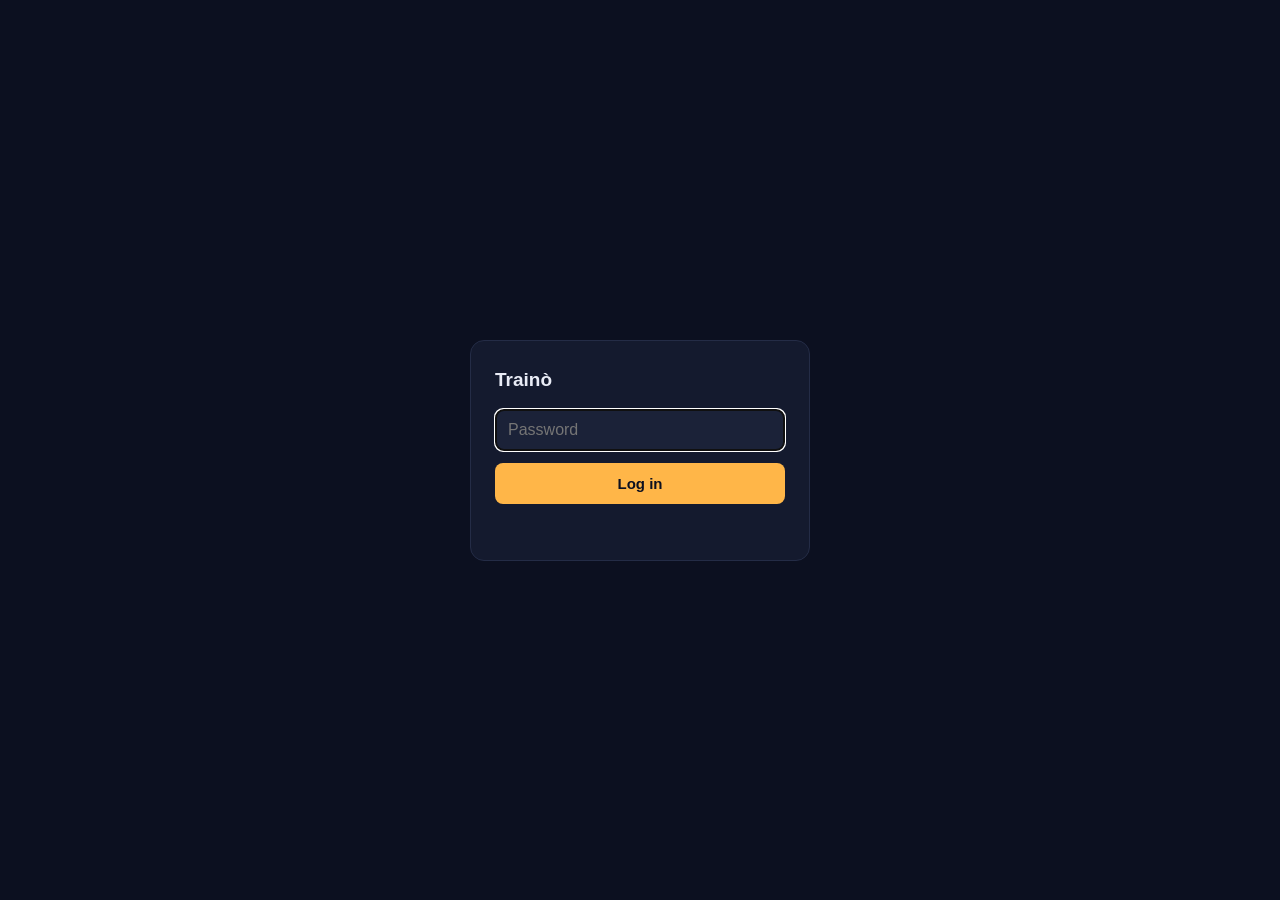
==== web/guide.html @ 000892a1 "Add a Guide page with the weekly routine; fix stale 'Saturday-night run' text Co-Authored-By: Claude" ====
<!DOCTYPE html>
<html lang="en">
<head>
<meta charset="utf-8">
<meta name="viewport" content="width=device-width, initial-scale=1">
<title>Trainò — Guide</title>
<link rel="icon" href="data:image/svg+xml,%3Csvg xmlns='http://www.w3.org/2000/svg' viewBox='0 0 100 100'%3E%3Ctext y='.9em' font-size='90'%3E💸%3C/text%3E%3C/svg%3E">
<link href="https://fonts.googleapis.com/css2?family=Bricolage+Grotesque:wght@700;800&family=Archivo:wght@400;500;600;700&display=swap" rel="stylesheet">
<style>
:root{--bg:#0c1020;--panel:#141a2e;--panel-2:#1b2238;--line:#242c46;--line-2:#323c5c;
  --fg:#e9ecf6;--fg-2:#9aa4c4;--fg-3:#6b7599;--you:#ffb648;--you-dim:#3d2f14;
  --field:#8190ff;--field-dim:#20264a;--ok:#4fc79a;--out:#e2635a}
*{box-sizing:border-box}
body{margin:0;background:var(--bg);color:var(--fg);font-family:Archivo,Arial,sans-serif;font-size:14px;line-height:1.55}
.wrap{max-width:720px;margin:0 auto;padding:24px 18px}
.app{background:var(--panel);border:1px solid var(--line);border-radius:14px;padding:24px}
h1,h2{font-family:"Bricolage Grotesque",sans-serif;font-weight:800}
h1{font-size:26px;margin:0 0 6px}
h2{font-size:17px;margin:28px 0 8px}
.sub{color:var(--fg-2);margin:0 0 6px}
.pagenav{display:flex;gap:6px;margin-bottom:18px;flex-wrap:wrap}
.navbtn{background:var(--panel-2);border:1px solid var(--line);color:var(--fg-2);text-decoration:none;
  font-size:12.5px;font-weight:600;padding:7px 12px;border-radius:8px}
.navbtn:hover{border-color:var(--you);color:var(--you)}
.navbtn.active{background:var(--you-dim);border-color:var(--you);color:var(--you)}
.steps{list-style:none;margin:0;padding:0}
.steps li{display:grid;grid-template-columns:76px 1fr;gap:12px;padding:12px 0;border-top:1px solid var(--line)}
.steps li:first-child{border-top:none}
.when{font-weight:700;color:var(--you);font-size:13px}
.steps b{color:var(--fg)}
.steps .who{display:inline-block;margin-left:6px;font-size:11px;font-weight:700;padding:1px 8px;border-radius:99px;background:var(--field-dim);color:var(--field)}
.steps p{margin:3px 0 0;color:var(--fg-2)}
.card{background:var(--panel-2);border:1px solid var(--line);border-radius:11px;padding:14px 16px;margin-top:10px}
.card b{display:block;margin-bottom:2px}
.card p{margin:0;color:var(--fg-2)}
.card a{color:var(--you)}
ul.plain{margin:6px 0 0;padding-left:20px;color:var(--fg-2)}
ul.plain li{margin:4px 0}
@media (max-width:520px){.wrap{padding:12px 10px}.app{padding:16px}.steps li{grid-template-columns:1fr;gap:2px}}
</style>
</head>
<body>
<div class="wrap">
  <div class="app">
    <nav class="pagenav">
      <a class="navbtn" href="index.html">Board</a>
      <a class="navbtn" href="picks.html">Picks</a>
      <a class="navbtn" href="ownership.html">Ownership</a>
      <a class="navbtn" href="results.html">Results</a>
      <a class="navbtn" href="update.html">This week's numbers</a>
      <a class="navbtn active" href="guide.html">Guide</a>
    </nav>

    <h1>How this works</h1>
    <p class="sub">The model suggests which team to pick for each of your entries each week. This app shows the plan and keeps track of what you've actually picked, so next week's plan knows which teams are already used.</p>

    <h2>The weekly routine</h2>
    <ol class="steps">
      <li><span class="when">Mon night</span><div><b>Games finish.</b><p>Last week's results are final once Monday's game is done.</p></div></li>
      <li><span class="when">Tuesday</span><div>
        <b>Mark last week's results <span class="who">Results page</span></b>
        <p>Set each pick to Won or Lost. A lost pick knocks that entry out, and the model stops planning for it.</p>
        <b style="margin-top:10px">Update the numbers <span class="who">This week's numbers</span></b>
        <p>Set the new week, the entries still alive in the pool (from Splash), and the pot. The model reads these when it runs.</p>
        <b style="margin-top:10px">Paste the league percentages <span class="who">Ownership page</span></b>
        <p>Paste from Splash's Stats tab. For now this only shows on the Board. The model doesn't use it yet.</p>
      </div></li>
      <li><span class="when">Wed noon ET</span><div><b>The model runs by itself.</b><p>It takes a minute or two. Refresh the Board afterwards for the new plan and expected payout. It runs before Thursday night's game so a Thursday pick is possible. It's 11am ET after daylight saving ends on Nov 1.</p></div></li>
      <li><span class="when">Wed–Sun</span><div><b>Enter your picks on Splash, then record them <span class="who">Picks page</span></b>
        <p>Type each pick and tick "on Splash" once it's entered. Saving here is what tells next week's run which teams you've used. A pick you save is never overwritten by the model.</p></div></li>
      <li><span class="when">Before games</span><div><b>Want fresher odds?</b><p>The Wednesday plan uses Wednesday's odds. To refresh it closer to kickoff, ask whoever manages Render to click “Trigger Run” on the weekly job.</p></div></li>
    </ol>

    <h2>What each page does</h2>
    <div class="card"><b>Board</b><p>The model's recommended picks, grouped by team, with its expected payout. Open “Entered vs. the model” to compare with what's actually entered.</p></div>
    <div class="card"><b>Picks</b><p>Enter or change each entry's pick for this week, and mark when it's on Splash.</p></div>
    <div class="card"><b>Ownership</b><p>Paste the league's pick percentages from Splash's Stats tab.</p></div>
    <div class="card"><b>Results</b><p>Mark each past pick Won or Lost. Entries with a loss show as “Out.”</p></div>
    <div class="card"><b>This week's numbers</b><p>The current week, the entries still alive, and the pot. The model uses these.</p></div>

    <h2>Good to know</h2>
    <ul class="plain">
      <li><b>The model's picks are suggestions.</b> You can enter something different. The Board shows how many entered picks differ.</li>
      <li><b>If you forget to save a pick,</b> the model's suggestion is saved for you as that entry's pick when it runs, so teams you've used don't get forgotten. Check the Picks page if you went a different way.</li>
      <li><b>A tie counts as a loss.</b></li>
      <li><b>The first page load can be slow</b> (up to about 30 seconds) if nobody has used the app for a while.</li>
      <li><b>If the Board says “no model recommendation yet,”</b> the weekly run hasn't happened for the current week. Check that the week on “This week's numbers” is right.</li>
      <li><b>Login:</b> one shared password for everyone. Ask Jaclyn if you've lost it.</li>
    </ul>
  </div>
</div>
<script src="auth.js"></script>
<script>requireAuthOrRedirect();</script>
</body>
</html>
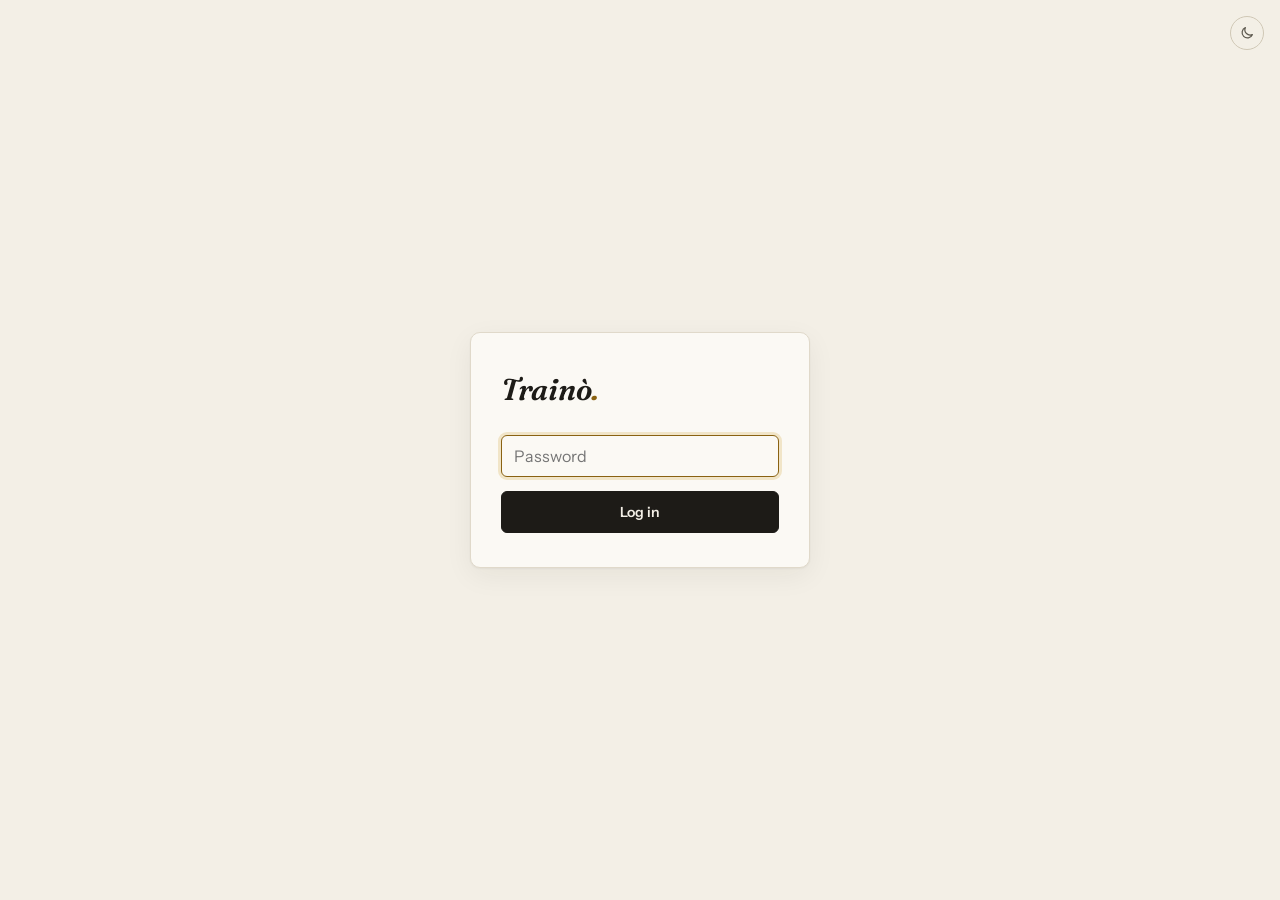
==== commit a2f51f82: "Shared theme: light/dark mode, serif type, hairline layout, underlined tabs; Results sorted BMJ1..10" ====
--- a/web/guide.html
+++ b/web/guide.html
@@ -5,39 +5,11 @@
 <meta name="viewport" content="width=device-width, initial-scale=1">
 <title>Trainò — Guide</title>
 <link rel="icon" href="data:image/svg+xml,%3Csvg xmlns='http://www.w3.org/2000/svg' viewBox='0 0 100 100'%3E%3Ctext y='.9em' font-size='90'%3E💸%3C/text%3E%3C/svg%3E">
-<link href="https://fonts.googleapis.com/css2?family=Bricolage+Grotesque:wght@700;800&family=Archivo:wght@400;500;600;700&display=swap" rel="stylesheet">
-<style>
-:root{--bg:#0c1020;--panel:#141a2e;--panel-2:#1b2238;--line:#242c46;--line-2:#323c5c;
-  --fg:#e9ecf6;--fg-2:#9aa4c4;--fg-3:#6b7599;--you:#ffb648;--you-dim:#3d2f14;
-  --field:#8190ff;--field-dim:#20264a;--ok:#4fc79a;--out:#e2635a}
-*{box-sizing:border-box}
-body{margin:0;background:var(--bg);color:var(--fg);font-family:Archivo,Arial,sans-serif;font-size:14px;line-height:1.55}
-.wrap{max-width:720px;margin:0 auto;padding:24px 18px}
-.app{background:var(--panel);border:1px solid var(--line);border-radius:14px;padding:24px}
-h1,h2{font-family:"Bricolage Grotesque",sans-serif;font-weight:800}
-h1{font-size:26px;margin:0 0 6px}
-h2{font-size:17px;margin:28px 0 8px}
-.sub{color:var(--fg-2);margin:0 0 6px}
-.pagenav{display:flex;gap:6px;margin-bottom:18px;flex-wrap:wrap}
-.navbtn{background:var(--panel-2);border:1px solid var(--line);color:var(--fg-2);text-decoration:none;
-  font-size:12.5px;font-weight:600;padding:7px 12px;border-radius:8px}
-.navbtn:hover{border-color:var(--you);color:var(--you)}
-.navbtn.active{background:var(--you-dim);border-color:var(--you);color:var(--you)}
-.steps{list-style:none;margin:0;padding:0}
-.steps li{display:grid;grid-template-columns:76px 1fr;gap:12px;padding:12px 0;border-top:1px solid var(--line)}
-.steps li:first-child{border-top:none}
-.when{font-weight:700;color:var(--you);font-size:13px}
-.steps b{color:var(--fg)}
-.steps .who{display:inline-block;margin-left:6px;font-size:11px;font-weight:700;padding:1px 8px;border-radius:99px;background:var(--field-dim);color:var(--field)}
-.steps p{margin:3px 0 0;color:var(--fg-2)}
-.card{background:var(--panel-2);border:1px solid var(--line);border-radius:11px;padding:14px 16px;margin-top:10px}
-.card b{display:block;margin-bottom:2px}
-.card p{margin:0;color:var(--fg-2)}
-.card a{color:var(--you)}
-ul.plain{margin:6px 0 0;padding-left:20px;color:var(--fg-2)}
-ul.plain li{margin:4px 0}
-@media (max-width:520px){.wrap{padding:12px 10px}.app{padding:16px}.steps li{grid-template-columns:1fr;gap:2px}}
-</style>
+<link rel="preconnect" href="https://fonts.googleapis.com"><link rel="preconnect" href="https://fonts.gstatic.com" crossorigin>
+<link href="https://fonts.googleapis.com/css2?family=Fraunces:ital,opsz,wght@0,9..144,400;0,9..144,500;0,9..144,600;1,9..144,600&family=Instrument+Sans:wght@400;500;600&display=swap" rel="stylesheet">
+<script src="theme.js"></script>
+<link rel="stylesheet" href="theme.css">
+<style>.wrap{max-width:760px}</style>
 </head>
 <body>
 <div class="wrap">
--- a/web/theme.css
+++ b/web/theme.css
@@ -0,0 +1,185 @@
+/* Shared look for every page. Light is the default; dark follows the device
+   unless the toggle has set a choice (theme.js sets data-theme on <html>). */
+
+:root{
+  --bg:#f3efe6; --panel:#fbf9f4; --panel-2:#f0ebdf;
+  --line:#e0d9ca; --line-2:#cfc7b5;
+  --fg:#1d1b17; --fg-2:#5b574d; --fg-3:#8b8575;
+  --you:#8a6212; --you-dim:#f1e5c8; --on-you:#fbf9f4;
+  --field:#44627d; --field-dim:#dfe7ee;
+  --ok:#1f6a4b; --ok-dim:#d9eadf; --out:#a63a2e; --out-dim:#f3dad5;
+  --shadow:0 1px 2px rgba(40,32,10,.05),0 8px 28px rgba(40,32,10,.06);
+  --serif:"Fraunces",Georgia,"Times New Roman",serif;
+  --sans:"Instrument Sans","Helvetica Neue",Arial,sans-serif;
+  color-scheme:light;
+}
+@media (prefers-color-scheme:dark){
+  :root:not([data-theme="light"]){
+    --bg:#0f1013; --panel:#16171b; --panel-2:#1c1d22;
+    --line:#272830; --line-2:#363843;
+    --fg:#eeeae0; --fg-2:#aaa597; --fg-3:#767264;
+    --you:#d9ad55; --you-dim:#2f2713; --on-you:#14120b;
+    --field:#8fb0cc; --field-dim:#1b2630;
+    --ok:#6cc29b; --ok-dim:#14281f; --out:#e0786b; --out-dim:#2e1a17;
+    --shadow:0 1px 2px rgba(0,0,0,.4),0 10px 30px rgba(0,0,0,.35);
+    color-scheme:dark;
+  }
+}
+:root[data-theme="dark"]{
+  --bg:#0f1013; --panel:#16171b; --panel-2:#1c1d22;
+  --line:#272830; --line-2:#363843;
+  --fg:#eeeae0; --fg-2:#aaa597; --fg-3:#767264;
+  --you:#d9ad55; --you-dim:#2f2713; --on-you:#14120b;
+  --field:#8fb0cc; --field-dim:#1b2630;
+  --ok:#6cc29b; --ok-dim:#14281f; --out:#e0786b; --out-dim:#2e1a17;
+  --shadow:0 1px 2px rgba(0,0,0,.4),0 10px 30px rgba(0,0,0,.35);
+  color-scheme:dark;
+}
+
+*{box-sizing:border-box}
+html{-webkit-text-size-adjust:100%}
+body{margin:0;background:var(--bg);color:var(--fg);font-family:var(--sans);font-size:14.5px;line-height:1.55;
+  -webkit-font-smoothing:antialiased;transition:background .2s,color .2s}
+.wrap{max-width:880px;margin:0 auto;padding:28px 20px 56px}
+.app{background:var(--panel);border:1px solid var(--line);border-radius:10px;padding:30px 32px;box-shadow:var(--shadow)}
+
+/* masthead + tabs */
+.masthead{display:flex;align-items:center;justify-content:space-between;margin-bottom:20px}
+.wordmark{font-family:var(--serif);font-style:italic;font-weight:600;font-size:24px;letter-spacing:-.01em;
+  color:var(--fg);text-decoration:none}
+.wordmark span{color:var(--you)}
+.themebtn{display:grid;place-items:center;width:34px;height:34px;border-radius:99px;border:1px solid var(--line-2);
+  background:transparent;color:var(--fg-2);cursor:pointer;padding:0;margin:0;transition:color .15s,border-color .15s}
+.themebtn:hover{color:var(--you);border-color:var(--you)}
+.themebtn svg{width:16px;height:16px}
+.pagenav{display:flex;gap:2px 22px;flex-wrap:wrap;margin:0 0 28px;border-bottom:1px solid var(--line)}
+.navbtn{background:none;border:0;border-bottom:2px solid transparent;border-radius:0;color:var(--fg-3);
+  text-decoration:none;font-size:13px;font-weight:600;letter-spacing:.01em;padding:8px 0 10px;margin-bottom:-1px;
+  transition:color .15s,border-color .15s}
+.navbtn:hover{color:var(--fg);border-color:var(--line-2)}
+.navbtn.active{color:var(--fg);border-color:var(--you)}
+
+/* type */
+h1,h2{font-family:var(--serif);font-weight:500;letter-spacing:-.015em;color:var(--fg)}
+h1{font-size:38px;line-height:1.1;margin:0 0 8px;font-variation-settings:"opsz" 96}
+h2{font-size:21px;margin:34px 0 4px}
+.lede,.sub{color:var(--fg-2);margin:0 0 22px}
+.eyebrow{color:var(--fg-3);font-size:11.5px;font-weight:600;letter-spacing:.1em;text-transform:uppercase;margin-bottom:6px}
+.hint{color:var(--fg-3);font-size:12.5px;margin:0 0 14px;line-height:1.5}
+.dimtxt{color:var(--fg-3)}
+.err{color:var(--out)} .ok{color:var(--ok)}
+a{color:var(--you)}
+
+/* summary strip */
+.stats{display:grid;grid-template-columns:repeat(auto-fit,minmax(140px,1fr));margin:0 0 8px;
+  border-top:1px solid var(--line);border-bottom:1px solid var(--line)}
+.stat{padding:16px 18px;border-left:1px solid var(--line);background:none;border-radius:0;border-top:0;border-right:0;border-bottom:0}
+.stat:first-child{border-left:0;padding-left:0}
+.stat .k{color:var(--fg-3);font-size:11px;font-weight:600;letter-spacing:.1em;text-transform:uppercase}
+.stat .v{font-family:var(--serif);font-size:28px;font-weight:500;margin-top:4px;letter-spacing:-.01em;
+  font-variant-numeric:lining-nums tabular-nums}
+.stat .v small{font-size:14px;color:var(--fg-3);font-weight:400}
+
+/* team grid */
+.cols{display:grid;grid-template-columns:repeat(auto-fit,minmax(128px,1fr));gap:12px;margin:14px 0 8px}
+.col{background:var(--panel-2);border:1px solid var(--line);border-radius:8px;padding:14px 14px 12px;
+  transition:border-color .15s,transform .15s}
+.col:hover{border-color:var(--line-2)}
+.tm{font-family:var(--serif);font-size:30px;font-weight:500;letter-spacing:-.01em;line-height:1.1}
+.own{font-size:11.5px;color:var(--field);margin-top:5px}
+.own.dim{color:var(--fg-3)}
+.chips{display:flex;flex-wrap:wrap;gap:5px;margin-top:12px;padding-top:11px;border-top:1px solid var(--line)}
+.chip{font-style:normal;font-size:11px;font-weight:600;letter-spacing:.02em;padding:2px 9px;border-radius:99px;
+  border:1px solid var(--line-2);background:var(--panel);color:var(--fg-2)}
+.confirmed{color:var(--ok);font-size:11px;margin-left:5px}
+
+/* payout */
+.side{margin-top:22px;padding:20px 0 4px;border-top:1px solid var(--line);background:none;border-radius:0;border-left:0;border-right:0;border-bottom:0}
+.big{font-family:var(--serif);font-size:54px;font-weight:500;letter-spacing:-.02em;line-height:1.05;margin:4px 0 8px;
+  color:var(--fg);font-variant-numeric:lining-nums tabular-nums}
+.kv{display:flex;justify-content:space-between;padding:8px 0;border-top:1px solid var(--line);font-size:13px;color:var(--fg-2)}
+.kv b{color:var(--fg);font-weight:600}
+.side .sub{color:var(--fg-3);font-size:12.5px;margin:10px 0 0;line-height:1.5}
+
+/* tables */
+.tablewrap{overflow-x:auto;border:1px solid var(--line);border-radius:8px;background:var(--panel)}
+table{width:100%;border-collapse:collapse;font-size:13.5px}
+th{text-align:left;color:var(--fg-3);font-weight:600;font-size:11px;letter-spacing:.09em;text-transform:uppercase;
+  padding:10px 12px 10px 0;border-bottom:1px solid var(--line-2)}
+td{padding:11px 12px 11px 0;border-bottom:1px solid var(--line);vertical-align:middle}
+tr:last-child td{border-bottom:0}
+td.e,td.tm{font-weight:600}
+td.rec{color:var(--fg-3)}
+table.cmp th{padding:10px 12px;background:var(--panel-2)} table.cmp td{padding:10px 12px}
+.tag,.badge{font-size:11px;font-weight:600;letter-spacing:.02em;padding:2px 9px;border-radius:99px;white-space:nowrap}
+.badge{margin-left:8px}
+.tag.same,.badge.alive{background:var(--ok-dim);color:var(--ok)}
+.tag.diff{background:var(--you-dim);color:var(--you)}
+.tag.none{background:var(--field-dim);color:var(--field)}
+.tag.out,.badge.out{background:var(--out-dim);color:var(--out)}
+
+details.cmpbox{margin-top:22px;border:1px solid var(--line);border-radius:8px;padding:0 16px;background:var(--panel-2)}
+details.cmpbox summary{cursor:pointer;padding:13px 0;font-weight:600;font-size:13.5px;list-style:none}
+details.cmpbox summary::-webkit-details-marker{display:none}
+details.cmpbox summary::before{content:"▸ ";color:var(--fg-3)} details.cmpbox[open] summary::before{content:"▾ "}
+details.cmpbox .hint{margin-top:0} details.cmpbox .tablewrap{margin-bottom:16px}
+
+/* forms */
+label{display:block;font-size:12px;font-weight:600;letter-spacing:.02em;color:var(--fg-2);margin:16px 0 6px}
+input,textarea,select{background:var(--panel);border:1px solid var(--line-2);color:var(--fg);border-radius:6px;
+  padding:10px 12px;font-family:inherit;font-size:14px;transition:border-color .15s,box-shadow .15s}
+input:focus,textarea:focus,select:focus{outline:none;border-color:var(--you);box-shadow:0 0 0 3px var(--you-dim)}
+textarea{width:100%;min-height:150px;resize:vertical;font-family:ui-monospace,SFMono-Regular,Menlo,monospace;font-size:13px}
+input[type=text]{width:84px;text-transform:uppercase}
+input[type=text].changed{border-color:var(--you);color:var(--you)}
+button,.rowsave{font-family:inherit;cursor:pointer}
+button#save,button#go{background:var(--fg);color:var(--bg);border:1px solid var(--fg);border-radius:6px;padding:11px 20px;
+  font-size:14px;font-weight:600;letter-spacing:.01em;margin-top:14px;transition:background .15s,color .15s,border-color .15s}
+button#save:hover,button#go:hover{background:var(--you);border-color:var(--you);color:var(--on-you)}
+.rowsave{background:transparent;border:1px solid var(--line-2);color:var(--fg-2);border-radius:6px;padding:7px 14px;
+  font-size:12.5px;font-weight:600;transition:color .15s,border-color .15s}
+.rowsave:hover{border-color:var(--you);color:var(--you)}
+input[type=checkbox]{accent-color:var(--you)}
+input[type=number]{display:block;width:100%}
+label.cf{display:flex;align-items:center;gap:6px;font-size:12px;font-weight:500;margin:0;color:var(--fg-2);white-space:nowrap}
+.used{display:block;font-size:11px;color:var(--fg-3);margin-top:4px;white-space:nowrap;max-width:150px;overflow:hidden;text-overflow:ellipsis}
+.status,.rowstatus{font-size:12.5px;min-height:16px;margin-top:10px}
+.rowstatus{font-size:11.5px;margin-top:4px}
+.status.ok,.rowstatus.ok{color:var(--ok)} .status.err,.rowstatus.err{color:var(--out)}
+.note{margin-top:22px;font-size:12.5px;color:var(--fg-3);line-height:1.55;border-top:1px solid var(--line);padding-top:16px}
+
+/* results */
+.pk{display:inline-flex;align-items:center;gap:7px;margin:3px 16px 3px 0;white-space:nowrap}
+.pk b{color:var(--fg-3);font-weight:600;font-size:12px}
+select{padding:5px 8px;font-size:12.5px}
+select.won{border-color:var(--ok);color:var(--ok)} select.lost{border-color:var(--out);color:var(--out)}
+
+/* guide */
+.steps{list-style:none;margin:0;padding:0}
+.steps li{display:grid;grid-template-columns:96px 1fr;gap:16px;padding:16px 0;border-top:1px solid var(--line)}
+.steps li:first-child{border-top:0}
+.when{font-family:var(--serif);font-weight:500;color:var(--you);font-size:15px}
+.steps b{color:var(--fg)}
+.steps .who{display:inline-block;margin-left:8px;font-size:11px;font-weight:600;padding:1px 9px;border-radius:99px;background:var(--field-dim);color:var(--field)}
+.steps p{margin:3px 0 0;color:var(--fg-2)}
+.card{background:var(--panel-2);border:1px solid var(--line);border-radius:8px;padding:14px 16px;margin-top:10px}
+.card b{display:block;margin-bottom:2px}
+.card p{margin:0;color:var(--fg-2)}
+ul.plain{margin:8px 0 0;padding-left:20px;color:var(--fg-2)} ul.plain li{margin:6px 0}
+
+/* login */
+body.login{display:grid;place-items:center;min-height:100vh}
+body.login .card{width:100%;max-width:340px;padding:34px 30px;background:var(--panel);border:1px solid var(--line);
+  border-radius:10px;box-shadow:var(--shadow);margin:0}
+body.login .wordmark{display:block;font-size:30px;margin-bottom:22px}
+body.login input{width:100%;margin-bottom:4px;font-size:16px}
+body.login button#go{width:100%;margin-top:10px}
+
+:focus-visible{outline:2px solid var(--you);outline-offset:2px}
+@media (max-width:560px){
+  .wrap{padding:14px 12px 40px} .app{padding:20px 16px;border-radius:8px}
+  h1{font-size:30px} .big{font-size:44px} .stat .v{font-size:23px}
+  .stat{padding:12px 12px} .pagenav{gap:2px 16px}
+  .steps li{grid-template-columns:1fr;gap:2px}
+}
+@media (prefers-reduced-motion:reduce){*{transition:none!important}}
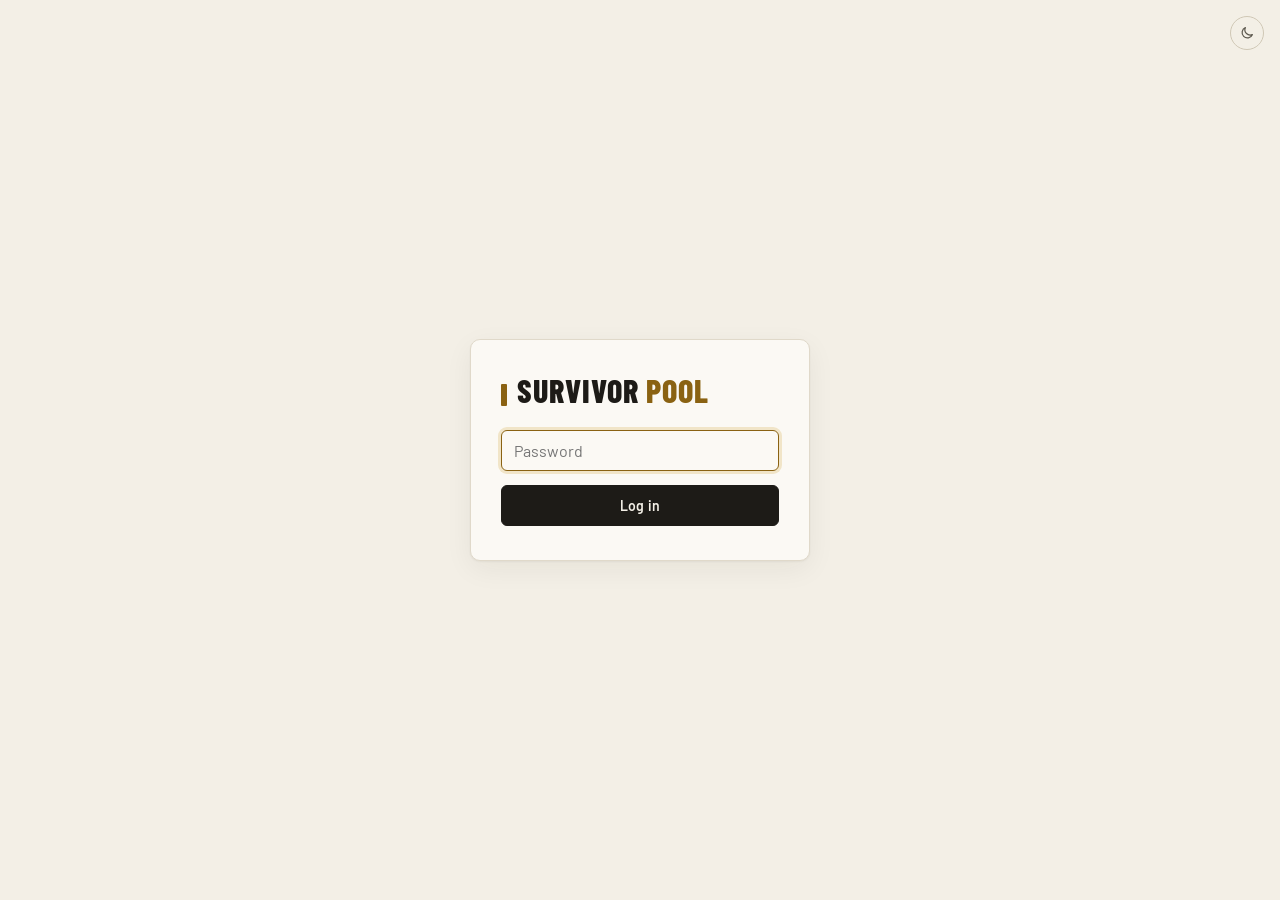
==== commit 1b6fe62a: "Bold condensed sports typeface, 'Survivor Pool' name, phone tweak Co-Authored-By: Claude Sonnet 5.5 " ====
--- a/web/guide.html
+++ b/web/guide.html
@@ -3,10 +3,10 @@
 <head>
 <meta charset="utf-8">
 <meta name="viewport" content="width=device-width, initial-scale=1">
-<title>Trainò — Guide</title>
+<title>Survivor Pool — Guide</title>
 <link rel="icon" href="data:image/svg+xml,%3Csvg xmlns='http://www.w3.org/2000/svg' viewBox='0 0 100 100'%3E%3Ctext y='.9em' font-size='90'%3E💸%3C/text%3E%3C/svg%3E">
 <link rel="preconnect" href="https://fonts.googleapis.com"><link rel="preconnect" href="https://fonts.gstatic.com" crossorigin>
-<link href="https://fonts.googleapis.com/css2?family=Fraunces:ital,opsz,wght@0,9..144,400;0,9..144,500;0,9..144,600;1,9..144,600&family=Instrument+Sans:wght@400;500;600&display=swap" rel="stylesheet">
+<link href="https://fonts.googleapis.com/css2?family=Barlow+Condensed:wght@600;700;800&family=Barlow:wght@400;500;600&display=swap" rel="stylesheet">
 <script src="theme.js"></script>
 <link rel="stylesheet" href="theme.css">
 <style>.wrap{max-width:760px}</style>
--- a/web/theme.css
+++ b/web/theme.css
@@ -9,8 +9,8 @@
   --field:#44627d; --field-dim:#dfe7ee;
   --ok:#1f6a4b; --ok-dim:#d9eadf; --out:#a63a2e; --out-dim:#f3dad5;
   --shadow:0 1px 2px rgba(40,32,10,.05),0 8px 28px rgba(40,32,10,.06);
-  --serif:"Fraunces",Georgia,"Times New Roman",serif;
-  --sans:"Instrument Sans","Helvetica Neue",Arial,sans-serif;
+  --serif:"Barlow Condensed","Arial Narrow",Impact,sans-serif;
+  --sans:"Barlow","Helvetica Neue",Arial,sans-serif;
   color-scheme:light;
 }
 @media (prefers-color-scheme:dark){
@@ -38,16 +38,17 @@
 
 *{box-sizing:border-box}
 html{-webkit-text-size-adjust:100%}
-body{margin:0;background:var(--bg);color:var(--fg);font-family:var(--sans);font-size:14.5px;line-height:1.55;
+body{margin:0;background:var(--bg);color:var(--fg);font-family:var(--sans);font-size:15px;line-height:1.55;
   -webkit-font-smoothing:antialiased;transition:background .2s,color .2s}
 .wrap{max-width:880px;margin:0 auto;padding:28px 20px 56px}
 .app{background:var(--panel);border:1px solid var(--line);border-radius:10px;padding:30px 32px;box-shadow:var(--shadow)}
 
 /* masthead + tabs */
 .masthead{display:flex;align-items:center;justify-content:space-between;margin-bottom:20px}
-.wordmark{font-family:var(--serif);font-style:italic;font-weight:600;font-size:24px;letter-spacing:-.01em;
-  color:var(--fg);text-decoration:none}
+.wordmark{font-family:var(--serif);font-weight:800;font-size:27px;letter-spacing:.03em;text-transform:uppercase;
+  color:var(--fg);text-decoration:none;line-height:1}
 .wordmark span{color:var(--you)}
+.wordmark::before{content:"";display:inline-block;width:6px;height:22px;background:var(--you);margin-right:10px;vertical-align:-3px;border-radius:1px}
 .themebtn{display:grid;place-items:center;width:34px;height:34px;border-radius:99px;border:1px solid var(--line-2);
   background:transparent;color:var(--fg-2);cursor:pointer;padding:0;margin:0;transition:color .15s,border-color .15s}
 .themebtn:hover{color:var(--you);border-color:var(--you)}
@@ -60,9 +61,9 @@
 .navbtn.active{color:var(--fg);border-color:var(--you)}
 
 /* type */
-h1,h2{font-family:var(--serif);font-weight:500;letter-spacing:-.015em;color:var(--fg)}
-h1{font-size:38px;line-height:1.1;margin:0 0 8px;font-variation-settings:"opsz" 96}
-h2{font-size:21px;margin:34px 0 4px}
+h1,h2{font-family:var(--serif);font-weight:700;letter-spacing:.015em;text-transform:uppercase;color:var(--fg)}
+h1{font-size:50px;line-height:1;margin:0 0 10px}
+h2{font-size:23px;margin:34px 0 4px}
 .lede,.sub{color:var(--fg-2);margin:0 0 22px}
 .eyebrow{color:var(--fg-3);font-size:11.5px;font-weight:600;letter-spacing:.1em;text-transform:uppercase;margin-bottom:6px}
 .hint{color:var(--fg-3);font-size:12.5px;margin:0 0 14px;line-height:1.5}
@@ -76,16 +77,16 @@
 .stat{padding:16px 18px;border-left:1px solid var(--line);background:none;border-radius:0;border-top:0;border-right:0;border-bottom:0}
 .stat:first-child{border-left:0;padding-left:0}
 .stat .k{color:var(--fg-3);font-size:11px;font-weight:600;letter-spacing:.1em;text-transform:uppercase}
-.stat .v{font-family:var(--serif);font-size:28px;font-weight:500;margin-top:4px;letter-spacing:-.01em;
+.stat .v{font-family:var(--serif);font-size:34px;font-weight:700;margin-top:2px;letter-spacing:.01em;
   font-variant-numeric:lining-nums tabular-nums}
-.stat .v small{font-size:14px;color:var(--fg-3);font-weight:400}
+.stat .v small{font-size:18px;color:var(--fg-3);font-weight:400}
 
 /* team grid */
 .cols{display:grid;grid-template-columns:repeat(auto-fit,minmax(128px,1fr));gap:12px;margin:14px 0 8px}
 .col{background:var(--panel-2);border:1px solid var(--line);border-radius:8px;padding:14px 14px 12px;
   transition:border-color .15s,transform .15s}
 .col:hover{border-color:var(--line-2)}
-.tm{font-family:var(--serif);font-size:30px;font-weight:500;letter-spacing:-.01em;line-height:1.1}
+.tm{font-family:var(--serif);font-size:38px;font-weight:700;letter-spacing:.02em;line-height:1}
 .own{font-size:11.5px;color:var(--field);margin-top:5px}
 .own.dim{color:var(--fg-3)}
 .chips{display:flex;flex-wrap:wrap;gap:5px;margin-top:12px;padding-top:11px;border-top:1px solid var(--line)}
@@ -95,7 +96,7 @@
 
 /* payout */
 .side{margin-top:22px;padding:20px 0 4px;border-top:1px solid var(--line);background:none;border-radius:0;border-left:0;border-right:0;border-bottom:0}
-.big{font-family:var(--serif);font-size:54px;font-weight:500;letter-spacing:-.02em;line-height:1.05;margin:4px 0 8px;
+.big{font-family:var(--serif);font-size:72px;font-weight:700;letter-spacing:.005em;line-height:1;margin:4px 0 8px;
   color:var(--fg);font-variant-numeric:lining-nums tabular-nums}
 .kv{display:flex;justify-content:space-between;padding:8px 0;border-top:1px solid var(--line);font-size:13px;color:var(--fg-2)}
 .kv b{color:var(--fg);font-weight:600}
@@ -158,7 +159,7 @@
 .steps{list-style:none;margin:0;padding:0}
 .steps li{display:grid;grid-template-columns:96px 1fr;gap:16px;padding:16px 0;border-top:1px solid var(--line)}
 .steps li:first-child{border-top:0}
-.when{font-family:var(--serif);font-weight:500;color:var(--you);font-size:15px}
+.when{font-family:var(--serif);font-weight:700;color:var(--you);font-size:18px;letter-spacing:.04em;text-transform:uppercase}
 .steps b{color:var(--fg)}
 .steps .who{display:inline-block;margin-left:8px;font-size:11px;font-weight:600;padding:1px 9px;border-radius:99px;background:var(--field-dim);color:var(--field)}
 .steps p{margin:3px 0 0;color:var(--fg-2)}
@@ -171,15 +172,16 @@
 body.login{display:grid;place-items:center;min-height:100vh}
 body.login .card{width:100%;max-width:340px;padding:34px 30px;background:var(--panel);border:1px solid var(--line);
   border-radius:10px;box-shadow:var(--shadow);margin:0}
-body.login .wordmark{display:block;font-size:30px;margin-bottom:22px}
+body.login .wordmark{display:block;font-size:32px;margin-bottom:24px}
 body.login input{width:100%;margin-bottom:4px;font-size:16px}
 body.login button#go{width:100%;margin-top:10px}
 
 :focus-visible{outline:2px solid var(--you);outline-offset:2px}
 @media (max-width:560px){
   .wrap{padding:14px 12px 40px} .app{padding:20px 16px;border-radius:8px}
-  h1{font-size:30px} .big{font-size:44px} .stat .v{font-size:23px}
-  .stat{padding:12px 12px} .pagenav{gap:2px 16px}
+  h1{font-size:38px} .big{font-size:56px} .stat .v{font-size:27px}
+  .stat{padding:12px 12px} .stat:nth-child(odd){border-left:0;padding-left:0} .stat:nth-child(n+3){border-top:1px solid var(--line)}
+  .pagenav{gap:2px 16px}
   .steps li{grid-template-columns:1fr;gap:2px}
 }
 @media (prefers-reduced-motion:reduce){*{transition:none!important}}
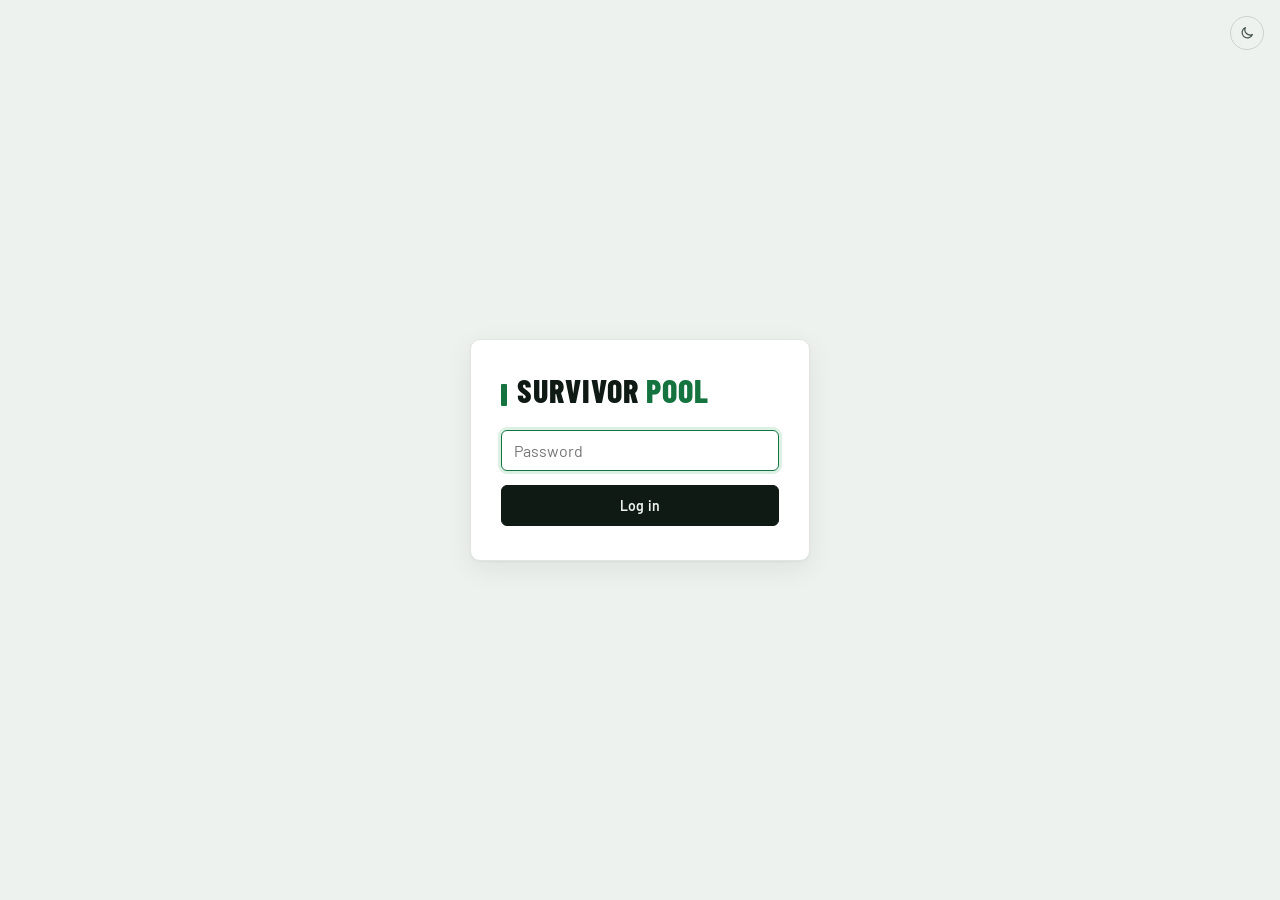
==== commit 62dbd8b5: "Merge pull request #8 from jacburge/auto-results Fill in Won/Lost from final scores; clearer Picks g" ====
--- a/web/guide.html
+++ b/web/guide.html
@@ -17,46 +17,44 @@
     <nav class="pagenav">
       <a class="navbtn" href="index.html">Board</a>
       <a class="navbtn" href="picks.html">Picks</a>
-      <a class="navbtn" href="ownership.html">Ownership</a>
+      <a class="navbtn" href="ownership.html">Availability</a>
       <a class="navbtn" href="results.html">Results</a>
-      <a class="navbtn" href="update.html">This week's numbers</a>
+      <a class="navbtn" href="update.html">Settings</a>
       <a class="navbtn active" href="guide.html">Guide</a>
     </nav>
 
     <h1>How this works</h1>
-    <p class="sub">The model suggests which team to pick for each of your entries each week. This app shows the plan and keeps track of what you've actually picked, so next week's plan knows which teams are already used.</p>
+    <p class="sub">The model suggests which team to pick for each of your entries each week. This app shows the plan, tracks what you've actually picked, and tells the next run which teams each entry has used. The Board's checklist shows what's left to do each week.</p>
 
     <h2>The weekly routine</h2>
     <ol class="steps">
-      <li><span class="when">Mon night</span><div><b>Games finish.</b><p>Last week's results are final once Monday's game is done.</p></div></li>
-      <li><span class="when">Tuesday</span><div>
-        <b>Mark last week's results <span class="who">Results page</span></b>
-        <p>Set each pick to Won or Lost. A lost pick knocks that entry out, and the model stops planning for it.</p>
-        <b style="margin-top:10px">Update the numbers <span class="who">This week's numbers</span></b>
-        <p>Set the new week, the entries still alive in the pool (from Splash), and the pot. The model reads these when it runs.</p>
-        <b style="margin-top:10px">Paste the league percentages <span class="who">Ownership page</span></b>
-        <p>Paste from Splash's Stats tab. For now this only shows on the Board. The model doesn't use it yet.</p>
+      <li><span class="when">Tue</span><div>
+        <b>Glance at last week's results <span class="who">Results</span></b>
+        <p>Won and Lost fill in by themselves from the final scores. Fix any that look wrong. An entry with a loss is out, and the model stops planning for it. A tie counts as a loss.</p>
+        <b style="display:block;margin-top:10px">Paste Splash's availability report <span class="who">Availability</span></b>
+        <p>Copy the report from Splash and paste it in. The model uses it as the real state of the rest of the pool, and it also sets the live-entry count. The week has already turned over by Tuesday morning, so the paste lands on the right week.</p>
       </div></li>
-      <li><span class="when">Wed noon ET</span><div><b>The model runs by itself.</b><p>It takes a minute or two. Refresh the Board afterwards for the new plan and expected payout. It runs before Thursday night's game so a Thursday pick is possible. It's 11am ET after daylight saving ends on Nov 1.</p></div></li>
-      <li><span class="when">Wed–Sun</span><div><b>Enter your picks on Splash, then record them <span class="who">Picks page</span></b>
-        <p>Type each pick and tick "on Splash" once it's entered. Saving here is what tells next week's run which teams you've used. A pick you save is never overwritten by the model.</p></div></li>
-      <li><span class="when">Before games</span><div><b>Want fresher odds?</b><p>The Wednesday plan uses Wednesday's odds. To refresh it closer to kickoff, ask whoever manages Render to click “Trigger Run” on the weekly job.</p></div></li>
+      <li><span class="when">Wed noon ET</span><div><b>The model runs by itself.</b><p>It takes a minute or two. Refresh the Board for the new plan. Running on Wednesday leaves time for a Thursday-night pick. After daylight saving ends on Nov 1 it runs at 11am ET.</p></div></li>
+      <li><span class="when">Wed–Sun</span><div><b>Enter picks on Splash</b>
+        <p>Use the Board's plan; each pick shows its opponent, like “LAR vs ARI”. Splash locks every remaining game at Sunday 1pm ET, and earlier games (like Thursday night) at their own kickoff.</p>
+        <b style="display:block;margin-top:10px">Only if you pick a different team: update it <span class="who">Picks</span></b>
+        <p>The model's picks are saved for you automatically. If you enter exactly those on Splash, there's nothing to do here. If you go a different way for an entry, change that entry on the Picks page and save. Next week's plan uses it to know which teams that entry has used. Ticking “on Splash” is optional.</p>
+        <p style="margin-top:6px">One case to watch: if the model is re-run later in the week and suggests a new team, the saved pick stays the earlier one. If you follow the new suggestion, update it on Picks too.</p></div></li>
     </ol>
 
     <h2>What each page does</h2>
-    <div class="card"><b>Board</b><p>The model's recommended picks, grouped by team, with its expected payout. Open “Entered vs. the model” to compare with what's actually entered.</p></div>
-    <div class="card"><b>Picks</b><p>Enter or change each entry's pick for this week, and mark when it's on Splash.</p></div>
-    <div class="card"><b>Ownership</b><p>Paste the league's pick percentages from Splash's Stats tab.</p></div>
-    <div class="card"><b>Results</b><p>Mark each past pick Won or Lost. Entries with a loss show as “Out.”</p></div>
-    <div class="card"><b>This week's numbers</b><p>The current week, the entries still alive, and the pot. The model uses these.</p></div>
+    <div class="card"><b>Board</b><p>This week's checklist, the model's picks grouped by team with each opponent and lock time, and the model's expected payout. Open “Entered vs. the model” to compare with what's actually entered.</p></div>
+    <div class="card"><b>Picks</b><p>Each entry's saved pick for this week, which starts as the model's. Only needed when you enter a different team on Splash. The dropdown only offers teams that entry hasn't used and that aren't on a bye.</p></div>
+    <div class="card"><b>Availability</b><p>Where Splash's availability report goes each week. It feeds the model.</p></div>
+    <div class="card"><b>Results</b><p>Each past pick's Won or Lost, filled in from final scores. Change one by hand if needed. Entries with a loss show as “Out.”</p></div>
+    <div class="card"><b>Settings</b><p>The week, live entries and pot. The week and live entries fill in by themselves, so this is only for corrections.</p></div>
 
     <h2>Good to know</h2>
     <ul class="plain">
       <li><b>The model's picks are suggestions.</b> You can enter something different. The Board shows how many entered picks differ.</li>
-      <li><b>If you forget to save a pick,</b> the model's suggestion is saved for you as that entry's pick when it runs, so teams you've used don't get forgotten. Check the Picks page if you went a different way.</li>
-      <li><b>A tie counts as a loss.</b></li>
-      <li><b>The first page load can be slow</b> (up to about 30 seconds) if nobody has used the app for a while.</li>
-      <li><b>If the Board says “no model recommendation yet,”</b> the weekly run hasn't happened for the current week. Check that the week on “This week's numbers” is right.</li>
+      <li><b>If you forget to save a pick,</b> the model's suggestion is saved as that entry's pick when it runs, so used teams aren't forgotten. Check the Picks page if you went a different way.</li>
+      <li><b>Want fresher odds before kickoff?</b> Whoever manages Render can click “Trigger Run” on the weekly job.</li>
+      <li><b>The first page load can be slow</b> (up to about a minute) if nobody has used the app for a while.</li>
       <li><b>Login:</b> one shared password for everyone. Ask Jaclyn if you've lost it.</li>
     </ul>
   </div>
--- a/web/theme.css
+++ b/web/theme.css
@@ -2,37 +2,37 @@
    unless the toggle has set a choice (theme.js sets data-theme on <html>). */
 
 :root{
-  --bg:#f3efe6; --panel:#fbf9f4; --panel-2:#f0ebdf;
-  --line:#e0d9ca; --line-2:#cfc7b5;
-  --fg:#1d1b17; --fg-2:#5b574d; --fg-3:#8b8575;
-  --you:#8a6212; --you-dim:#f1e5c8; --on-you:#fbf9f4;
-  --field:#44627d; --field-dim:#dfe7ee;
-  --ok:#1f6a4b; --ok-dim:#d9eadf; --out:#a63a2e; --out-dim:#f3dad5;
-  --shadow:0 1px 2px rgba(40,32,10,.05),0 8px 28px rgba(40,32,10,.06);
+  --bg:#eef2ef; --panel:#ffffff; --panel-2:#f4f7f5;
+  --line:#e0e6e2; --line-2:#c9d2cd;
+  --fg:#0e1a13; --fg-2:#44514a; --fg-3:#76837b;
+  --you:#14733f; --you-dim:#dcf0e4; --on-you:#ffffff;
+  --field:#33607f; --field-dim:#e0ebf2;
+  --ok:#14733f; --ok-dim:#dcf0e4; --out:#c0392b; --out-dim:#f8e1de;
+  --shadow:0 1px 2px rgba(10,30,20,.05),0 8px 28px rgba(10,30,20,.07);
   --serif:"Barlow Condensed","Arial Narrow",Impact,sans-serif;
   --sans:"Barlow","Helvetica Neue",Arial,sans-serif;
   color-scheme:light;
 }
 @media (prefers-color-scheme:dark){
   :root:not([data-theme="light"]){
-    --bg:#0f1013; --panel:#16171b; --panel-2:#1c1d22;
-    --line:#272830; --line-2:#363843;
-    --fg:#eeeae0; --fg-2:#aaa597; --fg-3:#767264;
-    --you:#d9ad55; --you-dim:#2f2713; --on-you:#14120b;
-    --field:#8fb0cc; --field-dim:#1b2630;
-    --ok:#6cc29b; --ok-dim:#14281f; --out:#e0786b; --out-dim:#2e1a17;
-    --shadow:0 1px 2px rgba(0,0,0,.4),0 10px 30px rgba(0,0,0,.35);
+    --bg:#0a0e0c; --panel:#111714; --panel-2:#171f1b;
+    --line:#222c27; --line-2:#303f38;
+    --fg:#edf3ee; --fg-2:#a2afa8; --fg-3:#6e7c74;
+    --you:#3fcf80; --you-dim:#12301f; --on-you:#06130b;
+    --field:#8db7d6; --field-dim:#172733;
+    --ok:#3fcf80; --ok-dim:#12301f; --out:#ef7b6e; --out-dim:#331a17;
+    --shadow:0 1px 2px rgba(0,0,0,.45),0 10px 30px rgba(0,0,0,.4);
     color-scheme:dark;
   }
 }
 :root[data-theme="dark"]{
-  --bg:#0f1013; --panel:#16171b; --panel-2:#1c1d22;
-  --line:#272830; --line-2:#363843;
-  --fg:#eeeae0; --fg-2:#aaa597; --fg-3:#767264;
-  --you:#d9ad55; --you-dim:#2f2713; --on-you:#14120b;
-  --field:#8fb0cc; --field-dim:#1b2630;
-  --ok:#6cc29b; --ok-dim:#14281f; --out:#e0786b; --out-dim:#2e1a17;
-  --shadow:0 1px 2px rgba(0,0,0,.4),0 10px 30px rgba(0,0,0,.35);
+  --bg:#0a0e0c; --panel:#111714; --panel-2:#171f1b;
+  --line:#222c27; --line-2:#303f38;
+  --fg:#edf3ee; --fg-2:#a2afa8; --fg-3:#6e7c74;
+  --you:#3fcf80; --you-dim:#12301f; --on-you:#06130b;
+  --field:#8db7d6; --field-dim:#172733;
+  --ok:#3fcf80; --ok-dim:#12301f; --out:#ef7b6e; --out-dim:#331a17;
+  --shadow:0 1px 2px rgba(0,0,0,.45),0 10px 30px rgba(0,0,0,.4);
   color-scheme:dark;
 }
 
@@ -93,6 +93,28 @@
 .chip{font-style:normal;font-size:11px;font-weight:600;letter-spacing:.02em;padding:2px 9px;border-radius:99px;
   border:1px solid var(--line-2);background:var(--panel);color:var(--fg-2)}
 .confirmed{color:var(--ok);font-size:11px;margin-left:5px}
+
+/* matchup line on team cards */
+.opp{font-size:12.5px;font-weight:600;color:var(--fg-2);margin-top:4px;display:flex;justify-content:space-between;gap:6px}
+.opp span{font-weight:500;color:var(--fg-3)}
+
+/* this week's to-do list */
+.checklist{list-style:none;margin:4px 0 22px;padding:0;border:1px solid var(--line);border-radius:8px;background:var(--panel-2)}
+.checklist li{display:flex;align-items:center;gap:12px;padding:11px 14px;border-top:1px solid var(--line);font-size:14px}
+.checklist li:first-child{border-top:0}
+.checklist .mark{flex:none;width:18px;height:18px;border-radius:99px;border:2px solid var(--line-2);display:grid;place-items:center}
+.checklist li.done{color:var(--fg-3)}
+.checklist li.done .mark{background:var(--ok);border-color:var(--ok)}
+.checklist li.done .mark::after{content:"";width:5px;height:9px;border:solid var(--panel);border-width:0 2px 2px 0;transform:translateY(-1px) rotate(45deg)}
+.checklist li.todo .mark{border-color:var(--you)}
+.checklist li.todo{font-weight:600}
+.checklist li.wait .mark{border-style:dashed}
+.checklist li.info{color:var(--fg-2)}
+.checklist li.info .mark{border-color:var(--field);border-width:2px}
+.checklist li.info .mark::after{content:"";width:4px;height:4px;border-radius:99px;background:var(--field)}
+.checklist li span:nth-child(2){flex:1}
+.checklist a{font-size:13px;font-weight:600;color:var(--you);text-decoration:none;white-space:nowrap}
+.checklist a:hover{text-decoration:underline}
 
 /* payout */
 .side{margin-top:22px;padding:20px 0 4px;border-top:1px solid var(--line);background:none;border-radius:0;border-left:0;border-right:0;border-bottom:0}
